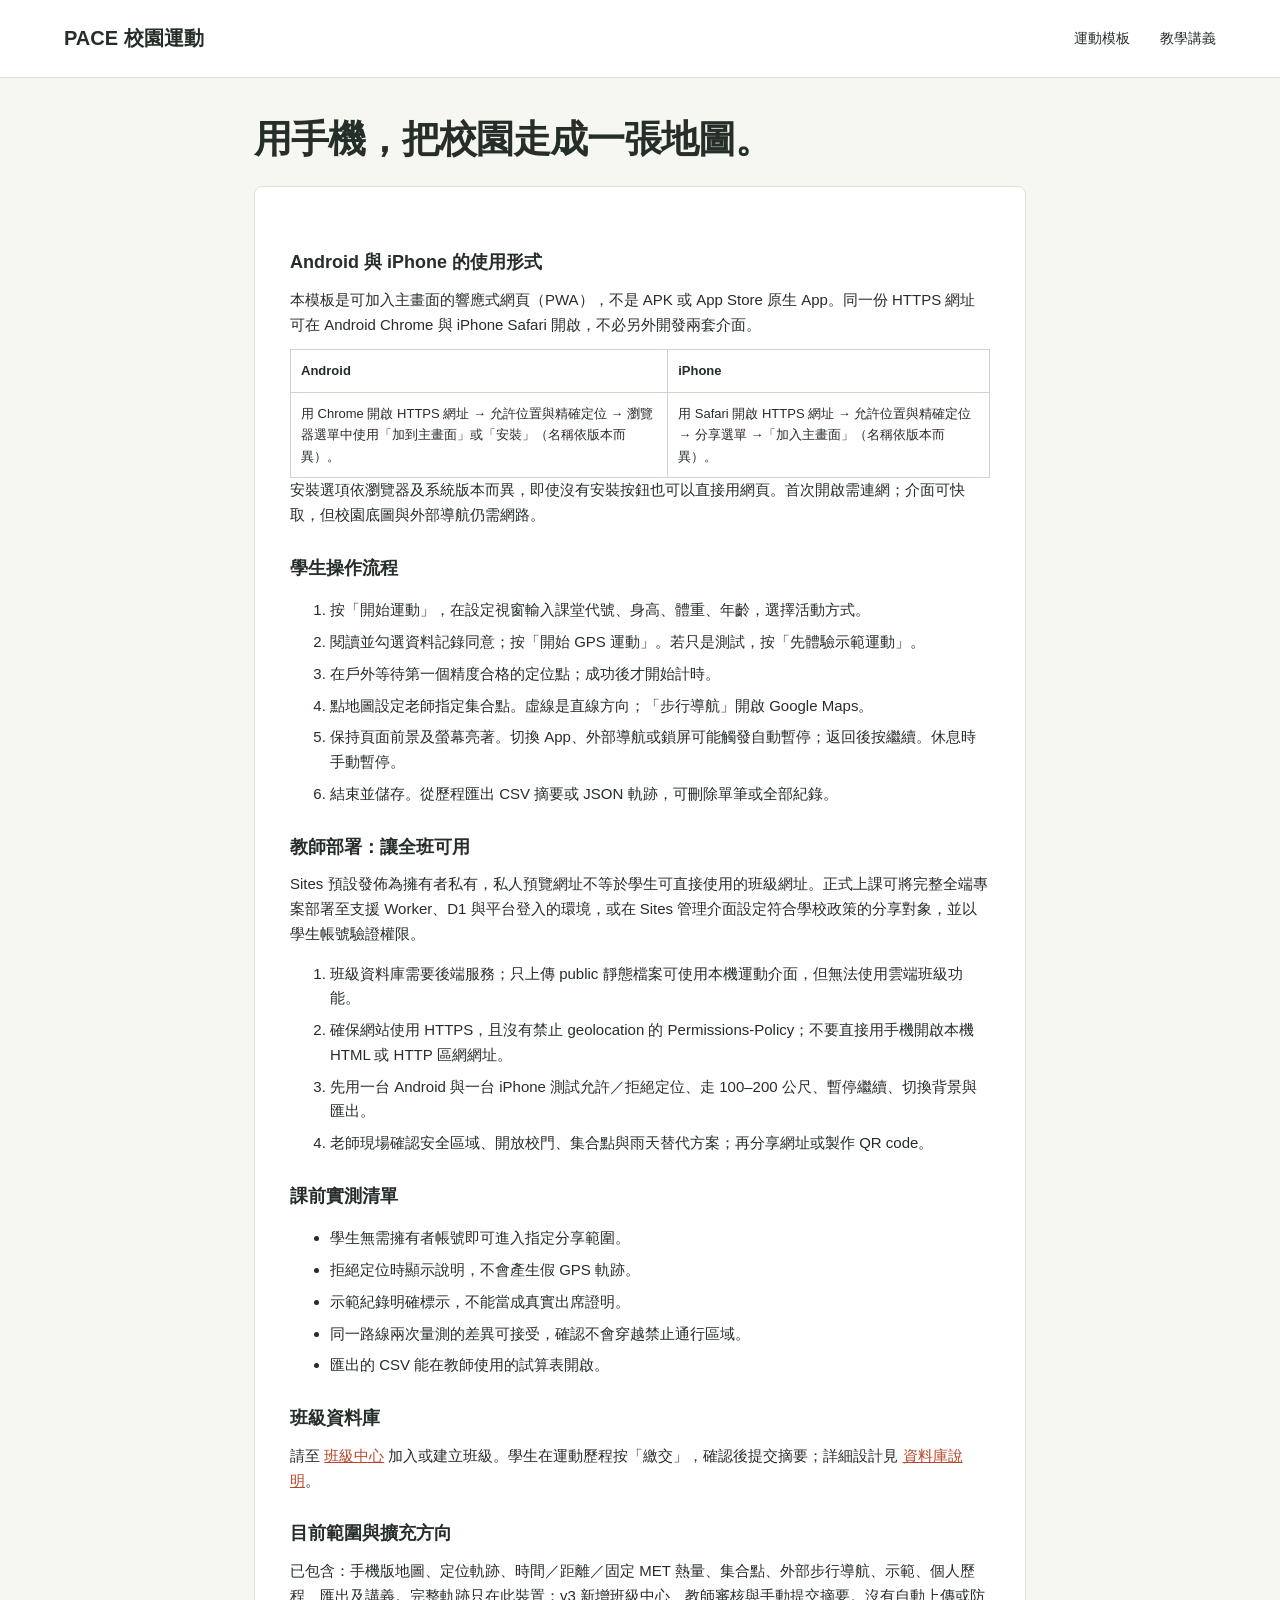
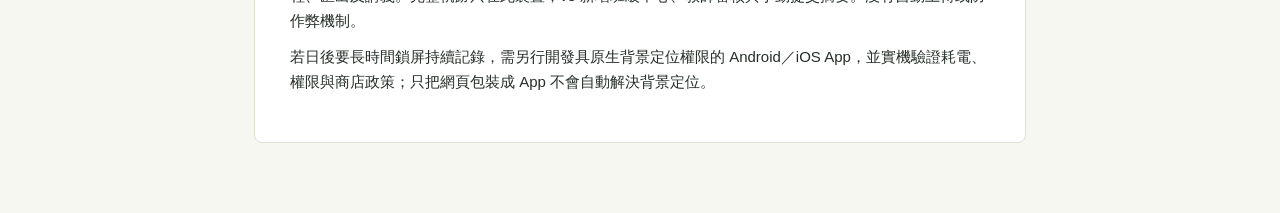
==== guide.html @ ba273779 "Initial commit" ====
<!doctype html><html lang="zh-Hant"><head><meta charset="utf-8"><meta name="viewport" content="width=device-width,initial-scale=1"><link rel="stylesheet" href="document.css"><title>手機使用與部署說明｜校園動起來</title></head><body><header><a class="brand" href="./">PACE 校園運動</a><nav><a href="./">運動模板</a><a href="handout.html">教學講義</a></nav></header><main class="doc"><h1>用手機，把校園走成一張地圖。</h1><article><h2>Android 與 iPhone 的使用形式</h2><p>本模板是可加入主畫面的響應式網頁（PWA），不是 APK 或 App Store 原生 App。同一份 HTTPS 網址可在 Android Chrome 與 iPhone Safari 開啟，不必另外開發兩套介面。</p><table><tr><th>Android</th><th>iPhone</th></tr><tr><td>用 Chrome 開啟 HTTPS 網址 → 允許位置與精確定位 → 瀏覽器選單中使用「加到主畫面」或「安裝」（名稱依版本而異）。</td><td>用 Safari 開啟 HTTPS 網址 → 允許位置與精確定位 → 分享選單 →「加入主畫面」（名稱依版本而異）。</td></tr></table><p>安裝選項依瀏覽器及系統版本而異，即使沒有安裝按鈕也可以直接用網頁。首次開啟需連網；介面可快取，但校園底圖與外部導航仍需網路。</p><h2>學生操作流程</h2><ol><li>按「開始運動」，在設定視窗輸入課堂代號、身高、體重、年齡，選擇活動方式。</li><li>閱讀並勾選資料記錄同意；按「開始 GPS 運動」。若只是測試，按「先體驗示範運動」。</li><li>在戶外等待第一個精度合格的定位點；成功後才開始計時。</li><li>點地圖設定老師指定集合點。虛線是直線方向；「步行導航」開啟 Google Maps。</li><li>保持頁面前景及螢幕亮著。切換 App、外部導航或鎖屏可能觸發自動暫停；返回後按繼續。休息時手動暫停。</li><li>結束並儲存。從歷程匯出 CSV 摘要或 JSON 軌跡，可刪除單筆或全部紀錄。</li></ol><h2>教師部署：讓全班可用</h2><p>Sites 預設發佈為擁有者私有，私人預覽網址不等於學生可直接使用的班級網址。正式上課可將完整全端專案部署至支援 Worker、D1 與平台登入的環境，或在 Sites 管理介面設定符合學校政策的分享對象，並以學生帳號驗證權限。</p><ol><li>班級資料庫需要後端服務；只上傳 public 靜態檔案可使用本機運動介面，但無法使用雲端班級功能。</li><li>確保網站使用 HTTPS，且沒有禁止 geolocation 的 Permissions-Policy；不要直接用手機開啟本機 HTML 或 HTTP 區網網址。</li><li>先用一台 Android 與一台 iPhone 測試允許／拒絕定位、走 100–200 公尺、暫停繼續、切換背景與匯出。</li><li>老師現場確認安全區域、開放校門、集合點與雨天替代方案；再分享網址或製作 QR code。</li></ol><h2>課前實測清單</h2><ul><li>學生無需擁有者帳號即可進入指定分享範圍。</li><li>拒絕定位時顯示說明，不會產生假 GPS 軌跡。</li><li>示範紀錄明確標示，不能當成真實出席證明。</li><li>同一路線兩次量測的差異可接受，確認不會穿越禁止通行區域。</li><li>匯出的 CSV 能在教師使用的試算表開啟。</li></ul><h2>班級資料庫</h2><p>請至 <a href="classroom.html">班級中心</a> 加入或建立班級。學生在運動歷程按「繳交」，確認後提交摘要；詳細設計見 <a href="database.html">資料庫說明</a>。</p><h2>目前範圍與擴充方向</h2><p>已包含：手機版地圖、定位軌跡、時間／距離／固定 MET 熱量、集合點、外部步行導航、示範、個人歷程、匯出及講義。完整軌跡只在此裝置；v3 新增班級中心、教師審核與手動提交摘要。沒有自動上傳或防作弊機制。</p><p>若日後要長時間鎖屏持續記錄，需另行開發具原生背景定位權限的 Android／iOS App，並實機驗證耗電、權限與商店政策；只把網頁包裝成 App 不會自動解決背景定位。</p></article></main></body></html>
---- document.css ----
:root{--ink:#183e36;--muted:#697a74;--green:#155b49;--lime:#d9efaa;--border:#dde4df}*{box-sizing:border-box}html{scroll-behavior:smooth}body{margin:0;background:#f5f6f1;color:var(--ink);font:15px/1.65 -apple-system,BlinkMacSystemFont,"Noto Sans TC",sans-serif}button,input,select{font:inherit}button,a,input,select{-webkit-tap-highlight-color:transparent}a{color:inherit;text-decoration:none}button{cursor:pointer;border:1px solid var(--border);border-radius:9px;background:white;color:var(--ink);padding:10px 14px;font-weight:600}button:hover{background:#edf2e9}button:disabled{opacity:.4;cursor:default}button:focus-visible,a:focus-visible,input:focus-visible,select:focus-visible{outline:3px solid #86b888;outline-offset:3px}header{height:92px;border-bottom:1px solid var(--border);display:flex;align-items:center;justify-content:space-between;gap:28px;padding:0 5vw;background:#fff}.brand{display:flex;align-items:center;gap:12px;font-size:20px;font-weight:750}.brand small{display:block;font-size:9px;letter-spacing:1.8px;color:var(--muted)}.brandmark{width:43px;height:43px;background:var(--green);color:var(--lime);display:grid;place-items:center;border-radius:14px;font-size:32px}nav{display:flex;gap:30px;font-size:14px}nav a:hover{text-decoration:underline}.tag{font-size:11px;border:1px solid var(--border);border-radius:20px;padding:4px 10px;white-space:nowrap}main{max-width:1440px;margin:auto;padding:35px 5vw 0}.intro{display:flex;justify-content:space-between;gap:30px;align-items:center;margin-bottom:30px}.eyebrow{font-size:10px;letter-spacing:2px;font-weight:750;color:#678577;margin:0 0 8px}h1{font-size:clamp(25px,3vw,38px);letter-spacing:-1px;line-height:1.4;margin:0 0 10px}p{margin:0 0 12px}.intro p:not(.eyebrow){color:var(--muted);font-size:14px}.lesson{border-left:3px solid #a6c97a;padding-left:18px;min-width:230px}.lesson span,.lesson small{display:block;font-size:11px;color:var(--muted)}.lesson strong{display:block;font-size:19px;margin:3px 0}.workspace{display:grid;grid-template-columns:310px minmax(0,1fr);gap:22px;align-items:start}.panel{background:white;border:1px solid var(--border);border-radius:16px;padding:24px}.sectiontitle{display:flex;align-items:center;gap:10px;margin-bottom:22px}h2{font-size:18px;margin:0;font-weight:700}.sectiontitle .tag,.sectiontitle .smallbutton{margin-left:auto}.step{font-size:10px;font-weight:700;background:#eef2e9;padding:3px 8px;border-radius:5px}.setup{padding:22px}fieldset{border:0;padding:0;margin:0}label{display:block;font-size:13px;font-weight:600;margin-bottom:15px}label>span{font-size:10px;font-weight:400;color:var(--muted);margin-left:4px}input:not([type=checkbox]),select{width:100%;display:block;border:1px solid var(--border);background:#fafbf8;border-radius:8px;padding:10px 12px;color:var(--ink);margin-top:6px;min-height:44px}input:disabled,select:disabled{opacity:.6}.two{display:grid;grid-template-columns:1fr 1fr;gap:12px}.check{display:flex;align-items:flex-start;gap:6px;margin-top:18px}.check input{margin-top:4px;width:16px;height:16px;accent-color:var(--green)}.check span{font-size:11px;line-height:1.7}.primary{width:100%;background:var(--green);color:white;border-color:var(--green);padding:13px}.primary:hover{background:#0e493a}.controls{display:flex;gap:8px;margin-top:10px}.controls button{flex:1;font-size:12px;padding:10px 4px}.textbutton{display:block;padding:12px 0;border:0;background:none;font-size:11px;color:#5e776b;font-weight:500}.fine{font-size:10px;color:var(--muted);line-height:1.8}.hint{padding:14px;background:#f2f5e9;border-radius:9px;margin-top:18px}.hint strong{font-size:12px}.hint p{font-size:11px;color:var(--muted);margin:5px 0 0}.mapcard{padding:0;overflow:hidden}.mapheading{display:flex;justify-content:space-between;align-items:center;padding:18px 22px}.mapheading .eyebrow{font-size:8px;margin-bottom:3px}.mapheading h2{font-size:16px}.status{font-size:11px;background:#f1f4ec;padding:5px 10px;border-radius:20px}#map{height:358px;background:#e7ecdf;z-index:1}.maptoolbar{display:flex;gap:6px;padding:10px 16px;border-bottom:1px solid var(--border)}.maptoolbar button{font-size:11px;padding:6px 10px}.mapnote{display:flex;gap:8px;align-items:center;padding:12px 18px;font-size:11px;color:var(--muted);flex-wrap:wrap}.mapnote a{margin-left:auto;color:var(--green);font-weight:700}.dot{background:#78a34f;border-radius:50%;width:7px;height:7px}.metrics{display:grid;grid-template-columns:repeat(4,1fr);gap:10px;margin-top:16px}.metrics article{background:white;border:1px solid var(--border);border-radius:12px;padding:17px 15px}.metrics article>span{font-size:11px;color:var(--muted)}.metrics strong{display:block;font-size:30px;font-weight:650;letter-spacing:-1px;white-space:nowrap;font-variant-numeric:tabular-nums}.metrics b{font-weight:650}.metrics em{font-size:11px;font-style:normal;font-weight:400;letter-spacing:0;margin-left:4px}.metrics small{font-size:9px;color:var(--muted)}.sessionnote{background:#e9efdf;border-radius:8px;padding:12px 16px;font-size:12px;margin-top:14px}.miniinfo{display:flex;justify-content:space-between;padding:12px 2px;font-size:10px;color:var(--muted)}.bottomgrid{display:grid;grid-template-columns:1.6fr 1fr;gap:22px;margin:25px 0}.smallbutton{font-size:11px;padding:5px 10px}.empty{padding:28px 10px;text-align:center;color:var(--muted);font-size:13px}.empty strong{display:block;font-size:28px;color:#a2b39b;margin-bottom:5px}.record{padding:14px 0;border-bottom:1px solid var(--border);display:flex;align-items:center;gap:12px}.record div{flex:1}.record strong{font-size:13px}.record small{display:block;font-size:11px;color:var(--muted)}.record button{padding:6px 8px;font-size:11px}.learn{background:#e8efdc;position:relative}.learn h2{font-size:25px;line-height:1.5;margin-bottom:12px}.learn p:not(.eyebrow){font-size:12px;max-width:320px;color:var(--muted)}.learnlink{display:flex;justify-content:space-between;border-bottom:1px solid #bbcbaa;padding-bottom:10px;font-size:13px;font-weight:650}footer{padding:20px 0 28px;color:#7e8d82;font-size:10px;border-top:1px solid var(--border)}footer span{float:right}footer p{margin-top:8px;max-width:850px}.doc{max-width:900px;padding-bottom:50px}.doc article{background:white;border:1px solid var(--border);border-radius:14px;padding:35px;margin:20px 0}.doc h2{margin:26px 0 10px}.doc h3{font-size:16px}.doc a{color:#157a65;text-decoration:underline}.doc li{margin:7px 0}.doc table{border-collapse:collapse;width:100%;font-size:13px}.doc th,.doc td{border:1px solid #ccd7ca;padding:10px;text-align:left}.doc .formula{padding:18px;background:#eef3e6;border-radius:9px;font-family:monospace}.diagram{display:flex;flex-wrap:wrap;gap:10px;align-items:center;margin:20px 0}.diagram span{background:#edf2e5;padding:12px;border-radius:8px}.answer{border-bottom:1px solid #b9c6b8;min-height:48px}.leaflet-container{font-family:inherit}.map-fallback{padding:25px;color:#6c705e}@media(max-width:1100px){main{padding-left:3vw;padding-right:3vw}.workspace{grid-template-columns:280px minmax(0,1fr)}.metrics{grid-template-columns:repeat(2,1fr)}.desktop{display:none}}@media(max-width:700px){header{height:auto;min-height:82px;padding:15px 5vw;flex-wrap:wrap;gap:14px}.brand{font-size:18px}nav{gap:22px;font-size:12px;width:100%}.intro{display:block}.intro h1{font-size:27px}.lesson{margin-top:20px}.workspace{display:flex;flex-direction:column}.setup,.live{width:100%}.setup{padding:20px}.setup .two{grid-template-columns:1fr 1fr}.intro{margin-bottom:22px}main{padding:26px 4vw 0}.mapheading{padding:16px 12px}.mapheading h2{font-size:14px}.status{font-size:9px}#map{height:350px}.metrics{gap:10px}.metrics strong{font-size:32px}.bottomgrid{grid-template-columns:1fr}.miniinfo{font-size:9px;gap:8px}.doc article{padding:20px}.doc table{font-size:11px}.doc td,.doc th{padding:7px}footer span{float:none;display:block;margin-top:8px}}@media print{header,nav,.noprint{display:none!important}body{background:white;color:#111;font-size:11pt}.doc{max-width:none;padding:0}.doc article{border:0;padding:0;margin:0}.doc h2{break-after:avoid}.doc table,.formula,.diagram{break-inside:avoid}a{color:#111!important}footer{display:none}@page{size:A4;margin:18mm}}
/* PACE document theme */
:root{--ink:#252e28;--muted:#79816f;--green:#d95432;--lime:#f5f6ef;--border:#dde2d3}body{background:#f7f7f2}.doc h1{letter-spacing:-1px}.doc article{border-radius:8px}.doc a{color:#b9482b}.doc .formula{background:#edf0e5}.brandmark{background:#252e28}header{height:78px}
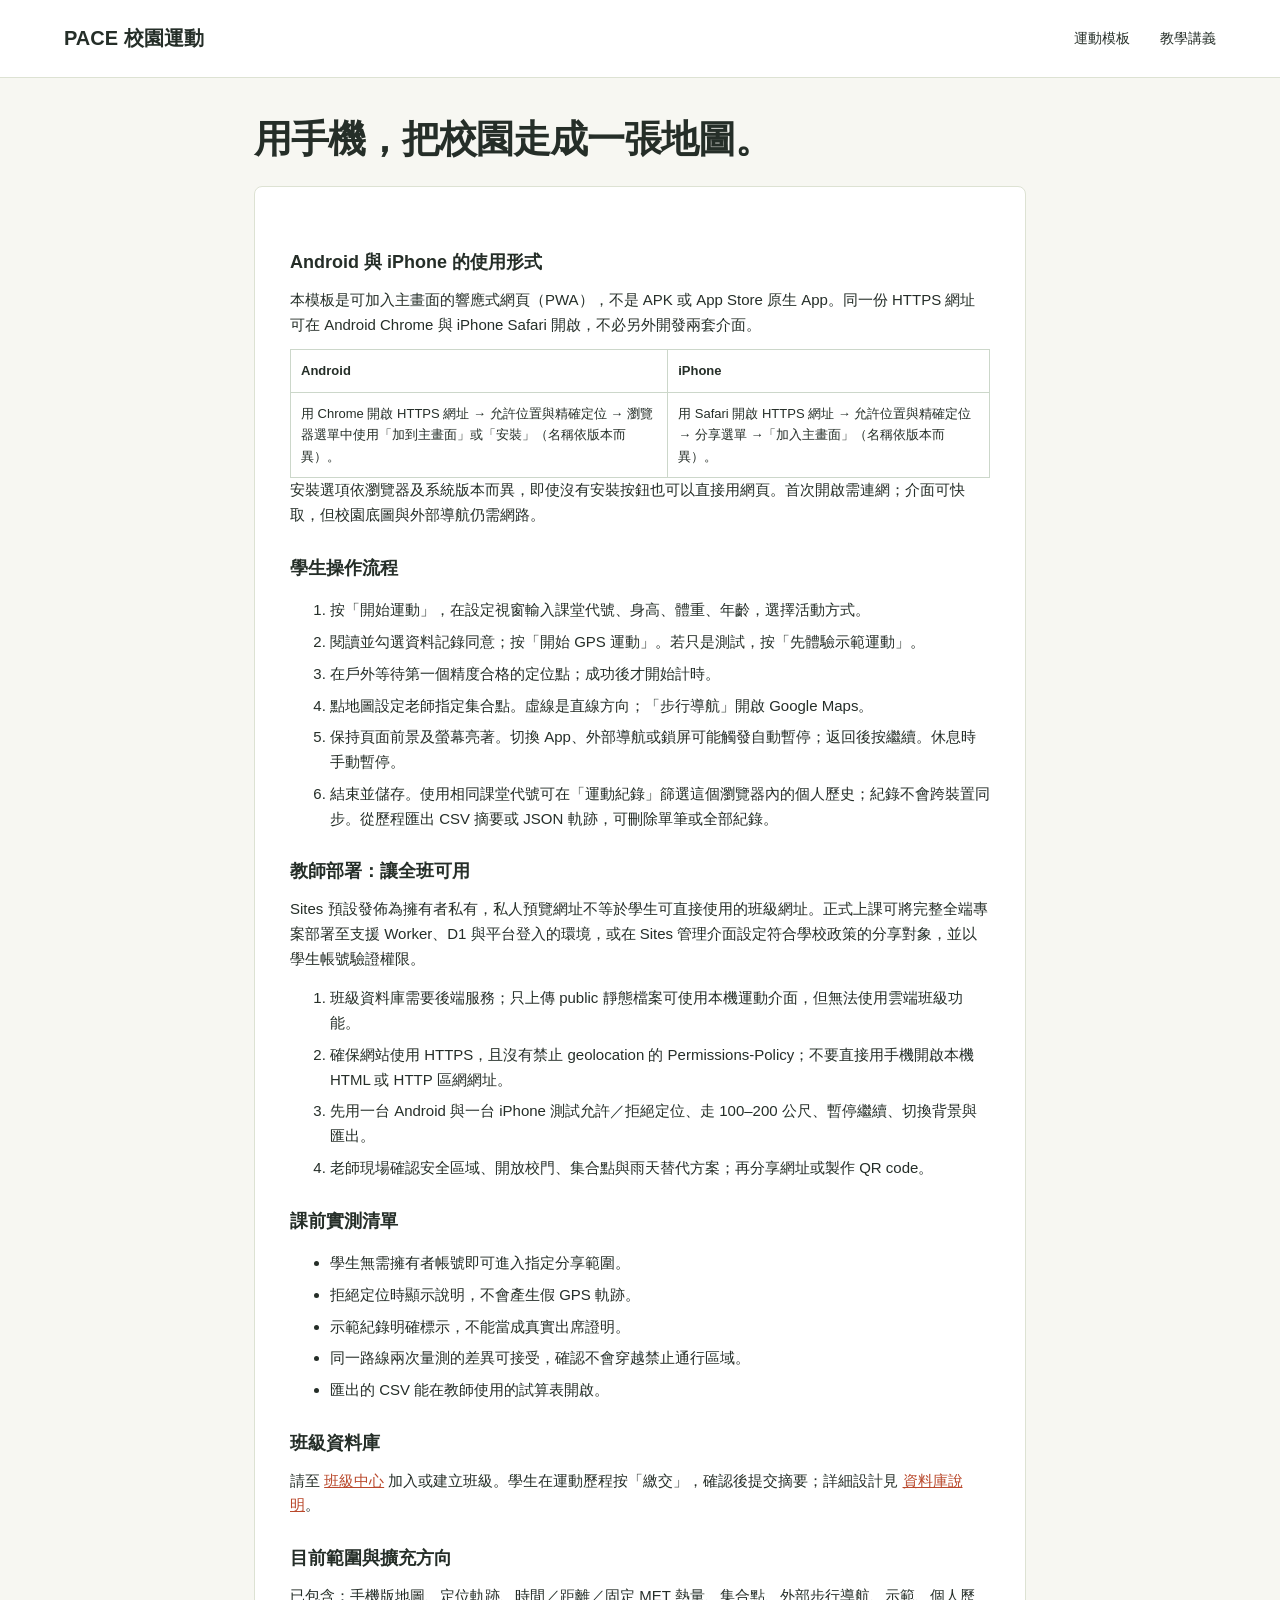
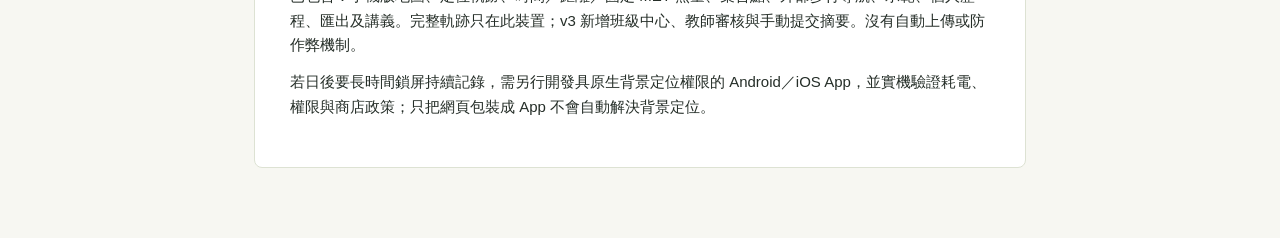
==== commit 82f9a942: "依課堂代號篩選個人運動紀錄" ====
--- a/guide.html
+++ b/guide.html
@@ -1 +1 @@
-<!doctype html><html lang="zh-Hant"><head><meta charset="utf-8"><meta name="viewport" content="width=device-width,initial-scale=1"><link rel="stylesheet" href="document.css"><title>手機使用與部署說明｜校園動起來</title></head><body><header><a class="brand" href="./">PACE 校園運動</a><nav><a href="./">運動模板</a><a href="handout.html">教學講義</a></nav></header><main class="doc"><h1>用手機，把校園走成一張地圖。</h1><article><h2>Android 與 iPhone 的使用形式</h2><p>本模板是可加入主畫面的響應式網頁（PWA），不是 APK 或 App Store 原生 App。同一份 HTTPS 網址可在 Android Chrome 與 iPhone Safari 開啟，不必另外開發兩套介面。</p><table><tr><th>Android</th><th>iPhone</th></tr><tr><td>用 Chrome 開啟 HTTPS 網址 → 允許位置與精確定位 → 瀏覽器選單中使用「加到主畫面」或「安裝」（名稱依版本而異）。</td><td>用 Safari 開啟 HTTPS 網址 → 允許位置與精確定位 → 分享選單 →「加入主畫面」（名稱依版本而異）。</td></tr></table><p>安裝選項依瀏覽器及系統版本而異，即使沒有安裝按鈕也可以直接用網頁。首次開啟需連網；介面可快取，但校園底圖與外部導航仍需網路。</p><h2>學生操作流程</h2><ol><li>按「開始運動」，在設定視窗輸入課堂代號、身高、體重、年齡，選擇活動方式。</li><li>閱讀並勾選資料記錄同意；按「開始 GPS 運動」。若只是測試，按「先體驗示範運動」。</li><li>在戶外等待第一個精度合格的定位點；成功後才開始計時。</li><li>點地圖設定老師指定集合點。虛線是直線方向；「步行導航」開啟 Google Maps。</li><li>保持頁面前景及螢幕亮著。切換 App、外部導航或鎖屏可能觸發自動暫停；返回後按繼續。休息時手動暫停。</li><li>結束並儲存。從歷程匯出 CSV 摘要或 JSON 軌跡，可刪除單筆或全部紀錄。</li></ol><h2>教師部署：讓全班可用</h2><p>Sites 預設發佈為擁有者私有，私人預覽網址不等於學生可直接使用的班級網址。正式上課可將完整全端專案部署至支援 Worker、D1 與平台登入的環境，或在 Sites 管理介面設定符合學校政策的分享對象，並以學生帳號驗證權限。</p><ol><li>班級資料庫需要後端服務；只上傳 public 靜態檔案可使用本機運動介面，但無法使用雲端班級功能。</li><li>確保網站使用 HTTPS，且沒有禁止 geolocation 的 Permissions-Policy；不要直接用手機開啟本機 HTML 或 HTTP 區網網址。</li><li>先用一台 Android 與一台 iPhone 測試允許／拒絕定位、走 100–200 公尺、暫停繼續、切換背景與匯出。</li><li>老師現場確認安全區域、開放校門、集合點與雨天替代方案；再分享網址或製作 QR code。</li></ol><h2>課前實測清單</h2><ul><li>學生無需擁有者帳號即可進入指定分享範圍。</li><li>拒絕定位時顯示說明，不會產生假 GPS 軌跡。</li><li>示範紀錄明確標示，不能當成真實出席證明。</li><li>同一路線兩次量測的差異可接受，確認不會穿越禁止通行區域。</li><li>匯出的 CSV 能在教師使用的試算表開啟。</li></ul><h2>班級資料庫</h2><p>請至 <a href="classroom.html">班級中心</a> 加入或建立班級。學生在運動歷程按「繳交」，確認後提交摘要；詳細設計見 <a href="database.html">資料庫說明</a>。</p><h2>目前範圍與擴充方向</h2><p>已包含：手機版地圖、定位軌跡、時間／距離／固定 MET 熱量、集合點、外部步行導航、示範、個人歷程、匯出及講義。完整軌跡只在此裝置；v3 新增班級中心、教師審核與手動提交摘要。沒有自動上傳或防作弊機制。</p><p>若日後要長時間鎖屏持續記錄，需另行開發具原生背景定位權限的 Android／iOS App，並實機驗證耗電、權限與商店政策；只把網頁包裝成 App 不會自動解決背景定位。</p></article></main></body></html>
+<!doctype html><html lang="zh-Hant"><head><meta charset="utf-8"><meta name="viewport" content="width=device-width,initial-scale=1"><link rel="stylesheet" href="document.css"><title>手機使用與部署說明｜校園動起來</title></head><body><header><a class="brand" href="./">PACE 校園運動</a><nav><a href="./">運動模板</a><a href="handout.html">教學講義</a></nav></header><main class="doc"><h1>用手機，把校園走成一張地圖。</h1><article><h2>Android 與 iPhone 的使用形式</h2><p>本模板是可加入主畫面的響應式網頁（PWA），不是 APK 或 App Store 原生 App。同一份 HTTPS 網址可在 Android Chrome 與 iPhone Safari 開啟，不必另外開發兩套介面。</p><table><tr><th>Android</th><th>iPhone</th></tr><tr><td>用 Chrome 開啟 HTTPS 網址 → 允許位置與精確定位 → 瀏覽器選單中使用「加到主畫面」或「安裝」（名稱依版本而異）。</td><td>用 Safari 開啟 HTTPS 網址 → 允許位置與精確定位 → 分享選單 →「加入主畫面」（名稱依版本而異）。</td></tr></table><p>安裝選項依瀏覽器及系統版本而異，即使沒有安裝按鈕也可以直接用網頁。首次開啟需連網；介面可快取，但校園底圖與外部導航仍需網路。</p><h2>學生操作流程</h2><ol><li>按「開始運動」，在設定視窗輸入課堂代號、身高、體重、年齡，選擇活動方式。</li><li>閱讀並勾選資料記錄同意；按「開始 GPS 運動」。若只是測試，按「先體驗示範運動」。</li><li>在戶外等待第一個精度合格的定位點；成功後才開始計時。</li><li>點地圖設定老師指定集合點。虛線是直線方向；「步行導航」開啟 Google Maps。</li><li>保持頁面前景及螢幕亮著。切換 App、外部導航或鎖屏可能觸發自動暫停；返回後按繼續。休息時手動暫停。</li><li>結束並儲存。使用相同課堂代號可在「運動紀錄」篩選這個瀏覽器內的個人歷史；紀錄不會跨裝置同步。從歷程匯出 CSV 摘要或 JSON 軌跡，可刪除單筆或全部紀錄。</li></ol><h2>教師部署：讓全班可用</h2><p>Sites 預設發佈為擁有者私有，私人預覽網址不等於學生可直接使用的班級網址。正式上課可將完整全端專案部署至支援 Worker、D1 與平台登入的環境，或在 Sites 管理介面設定符合學校政策的分享對象，並以學生帳號驗證權限。</p><ol><li>班級資料庫需要後端服務；只上傳 public 靜態檔案可使用本機運動介面，但無法使用雲端班級功能。</li><li>確保網站使用 HTTPS，且沒有禁止 geolocation 的 Permissions-Policy；不要直接用手機開啟本機 HTML 或 HTTP 區網網址。</li><li>先用一台 Android 與一台 iPhone 測試允許／拒絕定位、走 100–200 公尺、暫停繼續、切換背景與匯出。</li><li>老師現場確認安全區域、開放校門、集合點與雨天替代方案；再分享網址或製作 QR code。</li></ol><h2>課前實測清單</h2><ul><li>學生無需擁有者帳號即可進入指定分享範圍。</li><li>拒絕定位時顯示說明，不會產生假 GPS 軌跡。</li><li>示範紀錄明確標示，不能當成真實出席證明。</li><li>同一路線兩次量測的差異可接受，確認不會穿越禁止通行區域。</li><li>匯出的 CSV 能在教師使用的試算表開啟。</li></ul><h2>班級資料庫</h2><p>請至 <a href="classroom.html">班級中心</a> 加入或建立班級。學生在運動歷程按「繳交」，確認後提交摘要；詳細設計見 <a href="database.html">資料庫說明</a>。</p><h2>目前範圍與擴充方向</h2><p>已包含：手機版地圖、定位軌跡、時間／距離／固定 MET 熱量、集合點、外部步行導航、示範、個人歷程、匯出及講義。完整軌跡只在此裝置；v3 新增班級中心、教師審核與手動提交摘要。沒有自動上傳或防作弊機制。</p><p>若日後要長時間鎖屏持續記錄，需另行開發具原生背景定位權限的 Android／iOS App，並實機驗證耗電、權限與商店政策；只把網頁包裝成 App 不會自動解決背景定位。</p></article></main></body></html>
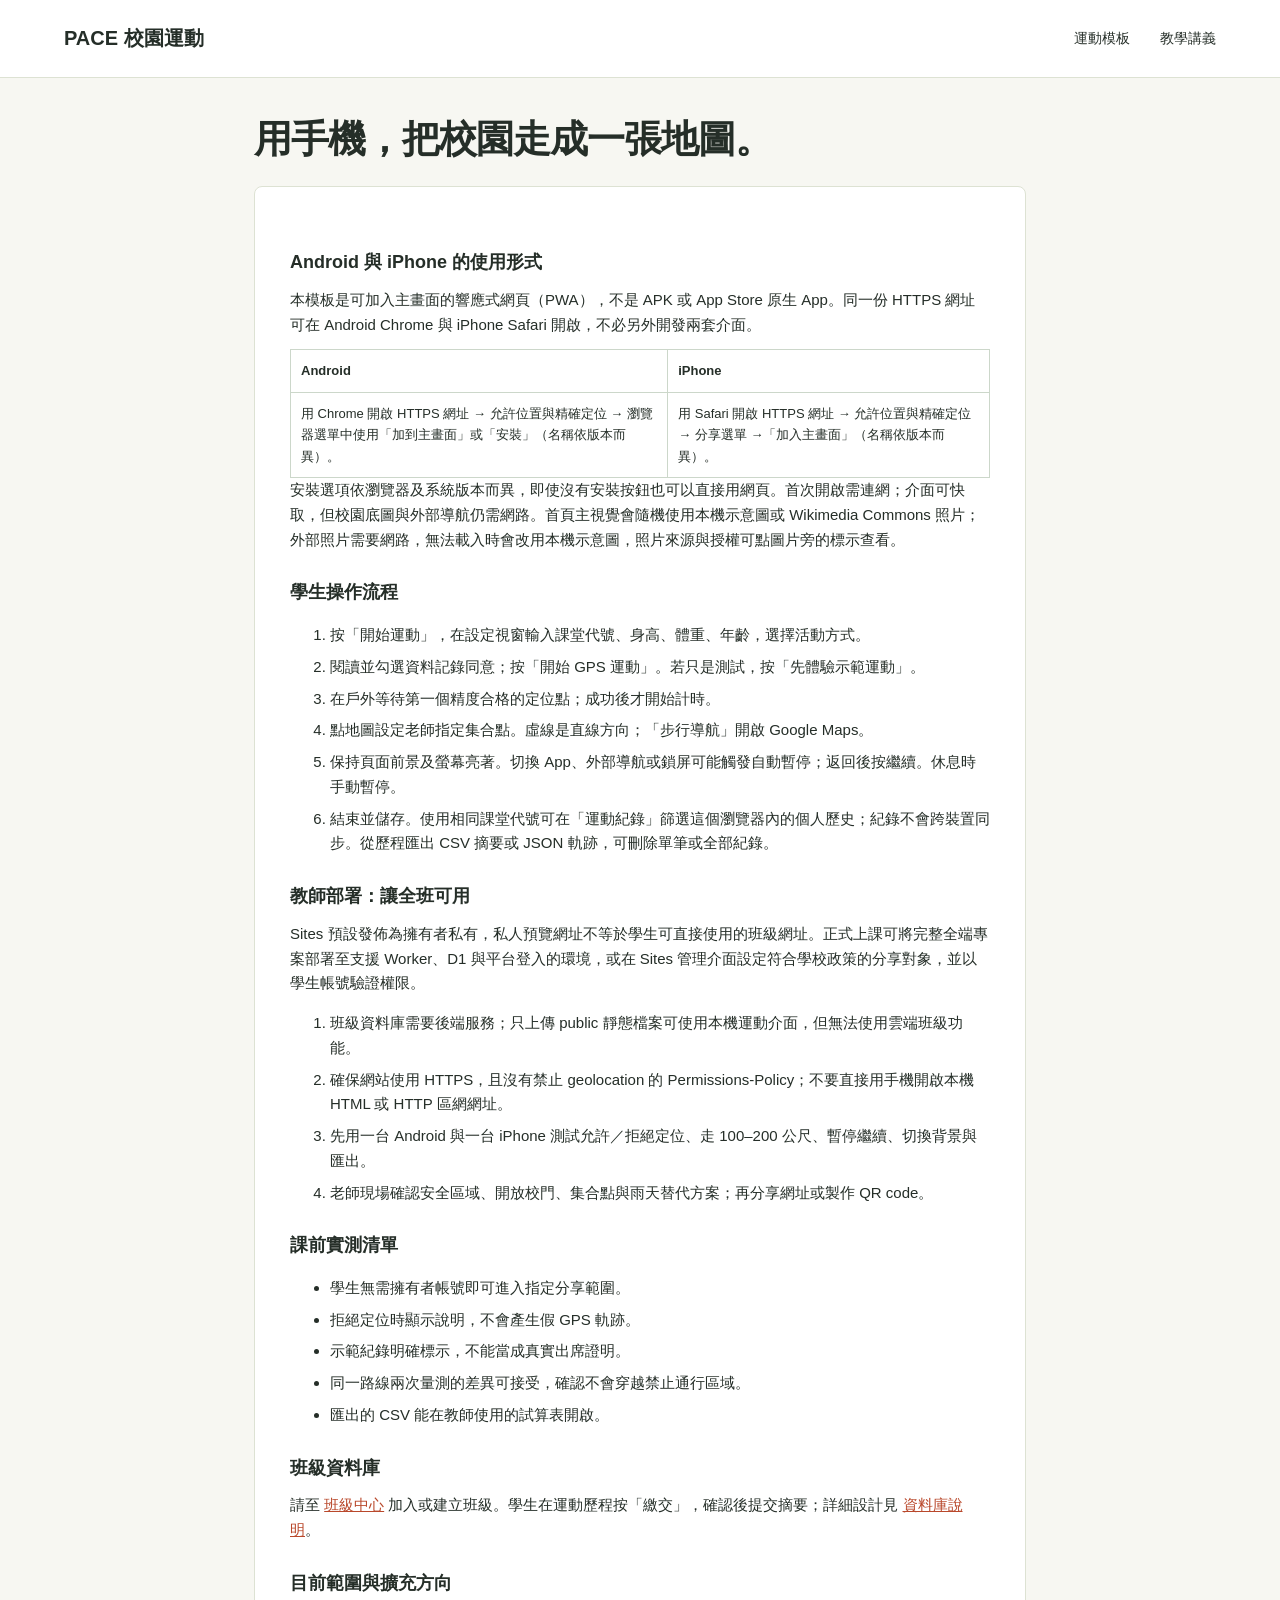
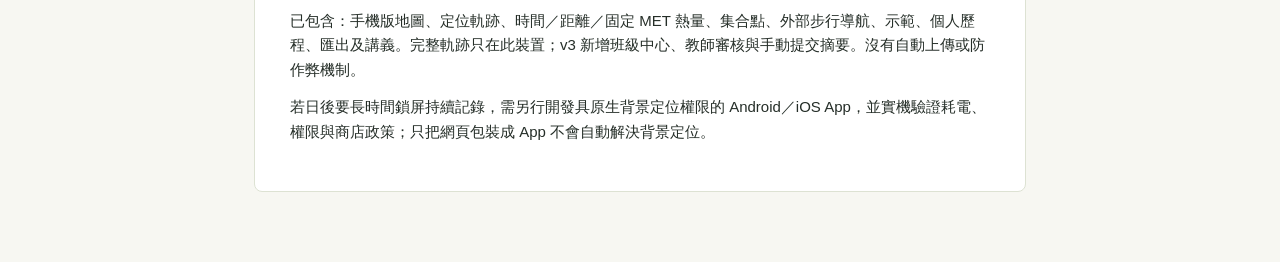
==== commit 130f43d1: "增加首頁隨機圖片" ====
--- a/guide.html
+++ b/guide.html
@@ -1 +1 @@
-<!doctype html><html lang="zh-Hant"><head><meta charset="utf-8"><meta name="viewport" content="width=device-width,initial-scale=1"><link rel="stylesheet" href="document.css"><title>手機使用與部署說明｜校園動起來</title></head><body><header><a class="brand" href="./">PACE 校園運動</a><nav><a href="./">運動模板</a><a href="handout.html">教學講義</a></nav></header><main class="doc"><h1>用手機，把校園走成一張地圖。</h1><article><h2>Android 與 iPhone 的使用形式</h2><p>本模板是可加入主畫面的響應式網頁（PWA），不是 APK 或 App Store 原生 App。同一份 HTTPS 網址可在 Android Chrome 與 iPhone Safari 開啟，不必另外開發兩套介面。</p><table><tr><th>Android</th><th>iPhone</th></tr><tr><td>用 Chrome 開啟 HTTPS 網址 → 允許位置與精確定位 → 瀏覽器選單中使用「加到主畫面」或「安裝」（名稱依版本而異）。</td><td>用 Safari 開啟 HTTPS 網址 → 允許位置與精確定位 → 分享選單 →「加入主畫面」（名稱依版本而異）。</td></tr></table><p>安裝選項依瀏覽器及系統版本而異，即使沒有安裝按鈕也可以直接用網頁。首次開啟需連網；介面可快取，但校園底圖與外部導航仍需網路。</p><h2>學生操作流程</h2><ol><li>按「開始運動」，在設定視窗輸入課堂代號、身高、體重、年齡，選擇活動方式。</li><li>閱讀並勾選資料記錄同意；按「開始 GPS 運動」。若只是測試，按「先體驗示範運動」。</li><li>在戶外等待第一個精度合格的定位點；成功後才開始計時。</li><li>點地圖設定老師指定集合點。虛線是直線方向；「步行導航」開啟 Google Maps。</li><li>保持頁面前景及螢幕亮著。切換 App、外部導航或鎖屏可能觸發自動暫停；返回後按繼續。休息時手動暫停。</li><li>結束並儲存。使用相同課堂代號可在「運動紀錄」篩選這個瀏覽器內的個人歷史；紀錄不會跨裝置同步。從歷程匯出 CSV 摘要或 JSON 軌跡，可刪除單筆或全部紀錄。</li></ol><h2>教師部署：讓全班可用</h2><p>Sites 預設發佈為擁有者私有，私人預覽網址不等於學生可直接使用的班級網址。正式上課可將完整全端專案部署至支援 Worker、D1 與平台登入的環境，或在 Sites 管理介面設定符合學校政策的分享對象，並以學生帳號驗證權限。</p><ol><li>班級資料庫需要後端服務；只上傳 public 靜態檔案可使用本機運動介面，但無法使用雲端班級功能。</li><li>確保網站使用 HTTPS，且沒有禁止 geolocation 的 Permissions-Policy；不要直接用手機開啟本機 HTML 或 HTTP 區網網址。</li><li>先用一台 Android 與一台 iPhone 測試允許／拒絕定位、走 100–200 公尺、暫停繼續、切換背景與匯出。</li><li>老師現場確認安全區域、開放校門、集合點與雨天替代方案；再分享網址或製作 QR code。</li></ol><h2>課前實測清單</h2><ul><li>學生無需擁有者帳號即可進入指定分享範圍。</li><li>拒絕定位時顯示說明，不會產生假 GPS 軌跡。</li><li>示範紀錄明確標示，不能當成真實出席證明。</li><li>同一路線兩次量測的差異可接受，確認不會穿越禁止通行區域。</li><li>匯出的 CSV 能在教師使用的試算表開啟。</li></ul><h2>班級資料庫</h2><p>請至 <a href="classroom.html">班級中心</a> 加入或建立班級。學生在運動歷程按「繳交」，確認後提交摘要；詳細設計見 <a href="database.html">資料庫說明</a>。</p><h2>目前範圍與擴充方向</h2><p>已包含：手機版地圖、定位軌跡、時間／距離／固定 MET 熱量、集合點、外部步行導航、示範、個人歷程、匯出及講義。完整軌跡只在此裝置；v3 新增班級中心、教師審核與手動提交摘要。沒有自動上傳或防作弊機制。</p><p>若日後要長時間鎖屏持續記錄，需另行開發具原生背景定位權限的 Android／iOS App，並實機驗證耗電、權限與商店政策；只把網頁包裝成 App 不會自動解決背景定位。</p></article></main></body></html>
+<!doctype html><html lang="zh-Hant"><head><meta charset="utf-8"><meta name="viewport" content="width=device-width,initial-scale=1"><link rel="stylesheet" href="document.css"><title>手機使用與部署說明｜校園動起來</title></head><body><header><a class="brand" href="./">PACE 校園運動</a><nav><a href="./">運動模板</a><a href="handout.html">教學講義</a></nav></header><main class="doc"><h1>用手機，把校園走成一張地圖。</h1><article><h2>Android 與 iPhone 的使用形式</h2><p>本模板是可加入主畫面的響應式網頁（PWA），不是 APK 或 App Store 原生 App。同一份 HTTPS 網址可在 Android Chrome 與 iPhone Safari 開啟，不必另外開發兩套介面。</p><table><tr><th>Android</th><th>iPhone</th></tr><tr><td>用 Chrome 開啟 HTTPS 網址 → 允許位置與精確定位 → 瀏覽器選單中使用「加到主畫面」或「安裝」（名稱依版本而異）。</td><td>用 Safari 開啟 HTTPS 網址 → 允許位置與精確定位 → 分享選單 →「加入主畫面」（名稱依版本而異）。</td></tr></table><p>安裝選項依瀏覽器及系統版本而異，即使沒有安裝按鈕也可以直接用網頁。首次開啟需連網；介面可快取，但校園底圖與外部導航仍需網路。首頁主視覺會隨機使用本機示意圖或 Wikimedia Commons 照片；外部照片需要網路，無法載入時會改用本機示意圖，照片來源與授權可點圖片旁的標示查看。</p><h2>學生操作流程</h2><ol><li>按「開始運動」，在設定視窗輸入課堂代號、身高、體重、年齡，選擇活動方式。</li><li>閱讀並勾選資料記錄同意；按「開始 GPS 運動」。若只是測試，按「先體驗示範運動」。</li><li>在戶外等待第一個精度合格的定位點；成功後才開始計時。</li><li>點地圖設定老師指定集合點。虛線是直線方向；「步行導航」開啟 Google Maps。</li><li>保持頁面前景及螢幕亮著。切換 App、外部導航或鎖屏可能觸發自動暫停；返回後按繼續。休息時手動暫停。</li><li>結束並儲存。使用相同課堂代號可在「運動紀錄」篩選這個瀏覽器內的個人歷史；紀錄不會跨裝置同步。從歷程匯出 CSV 摘要或 JSON 軌跡，可刪除單筆或全部紀錄。</li></ol><h2>教師部署：讓全班可用</h2><p>Sites 預設發佈為擁有者私有，私人預覽網址不等於學生可直接使用的班級網址。正式上課可將完整全端專案部署至支援 Worker、D1 與平台登入的環境，或在 Sites 管理介面設定符合學校政策的分享對象，並以學生帳號驗證權限。</p><ol><li>班級資料庫需要後端服務；只上傳 public 靜態檔案可使用本機運動介面，但無法使用雲端班級功能。</li><li>確保網站使用 HTTPS，且沒有禁止 geolocation 的 Permissions-Policy；不要直接用手機開啟本機 HTML 或 HTTP 區網網址。</li><li>先用一台 Android 與一台 iPhone 測試允許／拒絕定位、走 100–200 公尺、暫停繼續、切換背景與匯出。</li><li>老師現場確認安全區域、開放校門、集合點與雨天替代方案；再分享網址或製作 QR code。</li></ol><h2>課前實測清單</h2><ul><li>學生無需擁有者帳號即可進入指定分享範圍。</li><li>拒絕定位時顯示說明，不會產生假 GPS 軌跡。</li><li>示範紀錄明確標示，不能當成真實出席證明。</li><li>同一路線兩次量測的差異可接受，確認不會穿越禁止通行區域。</li><li>匯出的 CSV 能在教師使用的試算表開啟。</li></ul><h2>班級資料庫</h2><p>請至 <a href="classroom.html">班級中心</a> 加入或建立班級。學生在運動歷程按「繳交」，確認後提交摘要；詳細設計見 <a href="database.html">資料庫說明</a>。</p><h2>目前範圍與擴充方向</h2><p>已包含：手機版地圖、定位軌跡、時間／距離／固定 MET 熱量、集合點、外部步行導航、示範、個人歷程、匯出及講義。完整軌跡只在此裝置；v3 新增班級中心、教師審核與手動提交摘要。沒有自動上傳或防作弊機制。</p><p>若日後要長時間鎖屏持續記錄，需另行開發具原生背景定位權限的 Android／iOS App，並實機驗證耗電、權限與商店政策；只把網頁包裝成 App 不會自動解決背景定位。</p></article></main></body></html>
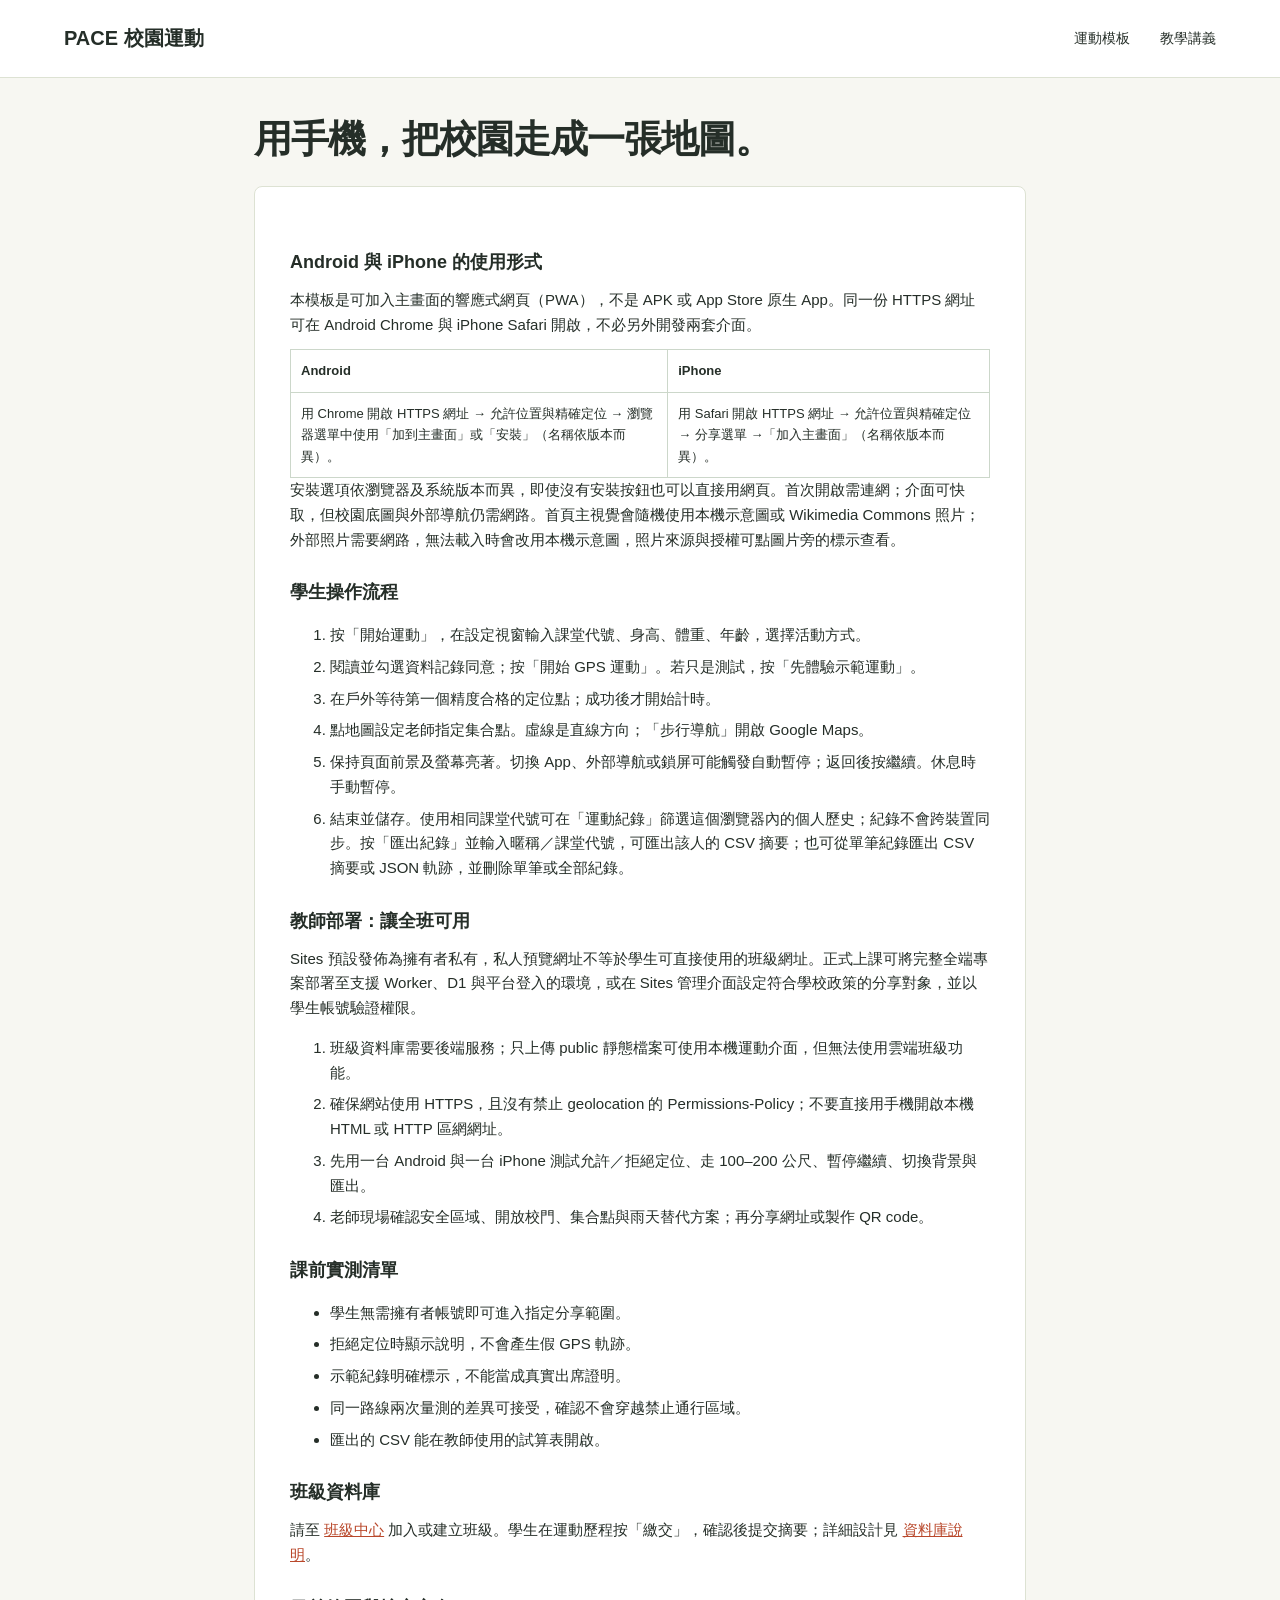
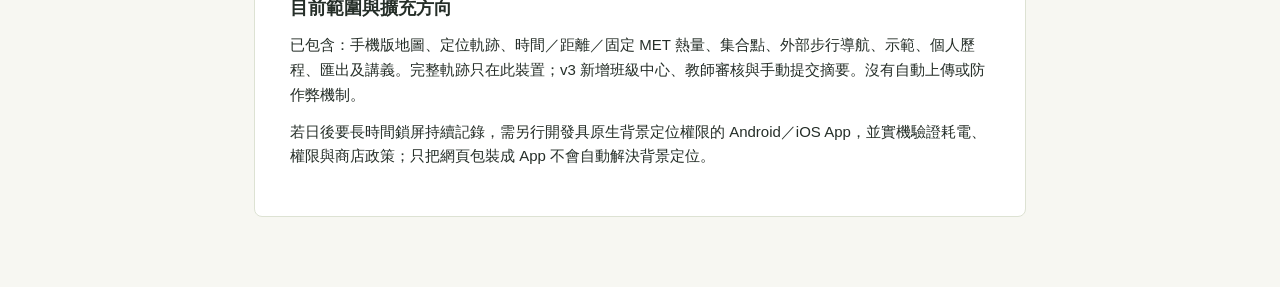
==== commit 7b95344d: "修正個人紀錄匯出" ====
--- a/guide.html
+++ b/guide.html
@@ -1 +1 @@
-<!doctype html><html lang="zh-Hant"><head><meta charset="utf-8"><meta name="viewport" content="width=device-width,initial-scale=1"><link rel="stylesheet" href="document.css"><title>手機使用與部署說明｜校園動起來</title></head><body><header><a class="brand" href="./">PACE 校園運動</a><nav><a href="./">運動模板</a><a href="handout.html">教學講義</a></nav></header><main class="doc"><h1>用手機，把校園走成一張地圖。</h1><article><h2>Android 與 iPhone 的使用形式</h2><p>本模板是可加入主畫面的響應式網頁（PWA），不是 APK 或 App Store 原生 App。同一份 HTTPS 網址可在 Android Chrome 與 iPhone Safari 開啟，不必另外開發兩套介面。</p><table><tr><th>Android</th><th>iPhone</th></tr><tr><td>用 Chrome 開啟 HTTPS 網址 → 允許位置與精確定位 → 瀏覽器選單中使用「加到主畫面」或「安裝」（名稱依版本而異）。</td><td>用 Safari 開啟 HTTPS 網址 → 允許位置與精確定位 → 分享選單 →「加入主畫面」（名稱依版本而異）。</td></tr></table><p>安裝選項依瀏覽器及系統版本而異，即使沒有安裝按鈕也可以直接用網頁。首次開啟需連網；介面可快取，但校園底圖與外部導航仍需網路。首頁主視覺會隨機使用本機示意圖或 Wikimedia Commons 照片；外部照片需要網路，無法載入時會改用本機示意圖，照片來源與授權可點圖片旁的標示查看。</p><h2>學生操作流程</h2><ol><li>按「開始運動」，在設定視窗輸入課堂代號、身高、體重、年齡，選擇活動方式。</li><li>閱讀並勾選資料記錄同意；按「開始 GPS 運動」。若只是測試，按「先體驗示範運動」。</li><li>在戶外等待第一個精度合格的定位點；成功後才開始計時。</li><li>點地圖設定老師指定集合點。虛線是直線方向；「步行導航」開啟 Google Maps。</li><li>保持頁面前景及螢幕亮著。切換 App、外部導航或鎖屏可能觸發自動暫停；返回後按繼續。休息時手動暫停。</li><li>結束並儲存。使用相同課堂代號可在「運動紀錄」篩選這個瀏覽器內的個人歷史；紀錄不會跨裝置同步。從歷程匯出 CSV 摘要或 JSON 軌跡，可刪除單筆或全部紀錄。</li></ol><h2>教師部署：讓全班可用</h2><p>Sites 預設發佈為擁有者私有，私人預覽網址不等於學生可直接使用的班級網址。正式上課可將完整全端專案部署至支援 Worker、D1 與平台登入的環境，或在 Sites 管理介面設定符合學校政策的分享對象，並以學生帳號驗證權限。</p><ol><li>班級資料庫需要後端服務；只上傳 public 靜態檔案可使用本機運動介面，但無法使用雲端班級功能。</li><li>確保網站使用 HTTPS，且沒有禁止 geolocation 的 Permissions-Policy；不要直接用手機開啟本機 HTML 或 HTTP 區網網址。</li><li>先用一台 Android 與一台 iPhone 測試允許／拒絕定位、走 100–200 公尺、暫停繼續、切換背景與匯出。</li><li>老師現場確認安全區域、開放校門、集合點與雨天替代方案；再分享網址或製作 QR code。</li></ol><h2>課前實測清單</h2><ul><li>學生無需擁有者帳號即可進入指定分享範圍。</li><li>拒絕定位時顯示說明，不會產生假 GPS 軌跡。</li><li>示範紀錄明確標示，不能當成真實出席證明。</li><li>同一路線兩次量測的差異可接受，確認不會穿越禁止通行區域。</li><li>匯出的 CSV 能在教師使用的試算表開啟。</li></ul><h2>班級資料庫</h2><p>請至 <a href="classroom.html">班級中心</a> 加入或建立班級。學生在運動歷程按「繳交」，確認後提交摘要；詳細設計見 <a href="database.html">資料庫說明</a>。</p><h2>目前範圍與擴充方向</h2><p>已包含：手機版地圖、定位軌跡、時間／距離／固定 MET 熱量、集合點、外部步行導航、示範、個人歷程、匯出及講義。完整軌跡只在此裝置；v3 新增班級中心、教師審核與手動提交摘要。沒有自動上傳或防作弊機制。</p><p>若日後要長時間鎖屏持續記錄，需另行開發具原生背景定位權限的 Android／iOS App，並實機驗證耗電、權限與商店政策；只把網頁包裝成 App 不會自動解決背景定位。</p></article></main></body></html>
+<!doctype html><html lang="zh-Hant"><head><meta charset="utf-8"><meta name="viewport" content="width=device-width,initial-scale=1"><link rel="stylesheet" href="document.css"><title>手機使用與部署說明｜校園動起來</title></head><body><header><a class="brand" href="./">PACE 校園運動</a><nav><a href="./">運動模板</a><a href="handout.html">教學講義</a></nav></header><main class="doc"><h1>用手機，把校園走成一張地圖。</h1><article><h2>Android 與 iPhone 的使用形式</h2><p>本模板是可加入主畫面的響應式網頁（PWA），不是 APK 或 App Store 原生 App。同一份 HTTPS 網址可在 Android Chrome 與 iPhone Safari 開啟，不必另外開發兩套介面。</p><table><tr><th>Android</th><th>iPhone</th></tr><tr><td>用 Chrome 開啟 HTTPS 網址 → 允許位置與精確定位 → 瀏覽器選單中使用「加到主畫面」或「安裝」（名稱依版本而異）。</td><td>用 Safari 開啟 HTTPS 網址 → 允許位置與精確定位 → 分享選單 →「加入主畫面」（名稱依版本而異）。</td></tr></table><p>安裝選項依瀏覽器及系統版本而異，即使沒有安裝按鈕也可以直接用網頁。首次開啟需連網；介面可快取，但校園底圖與外部導航仍需網路。首頁主視覺會隨機使用本機示意圖或 Wikimedia Commons 照片；外部照片需要網路，無法載入時會改用本機示意圖，照片來源與授權可點圖片旁的標示查看。</p><h2>學生操作流程</h2><ol><li>按「開始運動」，在設定視窗輸入課堂代號、身高、體重、年齡，選擇活動方式。</li><li>閱讀並勾選資料記錄同意；按「開始 GPS 運動」。若只是測試，按「先體驗示範運動」。</li><li>在戶外等待第一個精度合格的定位點；成功後才開始計時。</li><li>點地圖設定老師指定集合點。虛線是直線方向；「步行導航」開啟 Google Maps。</li><li>保持頁面前景及螢幕亮著。切換 App、外部導航或鎖屏可能觸發自動暫停；返回後按繼續。休息時手動暫停。</li><li>結束並儲存。使用相同課堂代號可在「運動紀錄」篩選這個瀏覽器內的個人歷史；紀錄不會跨裝置同步。按「匯出紀錄」並輸入暱稱／課堂代號，可匯出該人的 CSV 摘要；也可從單筆紀錄匯出 CSV 摘要或 JSON 軌跡，並刪除單筆或全部紀錄。</li></ol><h2>教師部署：讓全班可用</h2><p>Sites 預設發佈為擁有者私有，私人預覽網址不等於學生可直接使用的班級網址。正式上課可將完整全端專案部署至支援 Worker、D1 與平台登入的環境，或在 Sites 管理介面設定符合學校政策的分享對象，並以學生帳號驗證權限。</p><ol><li>班級資料庫需要後端服務；只上傳 public 靜態檔案可使用本機運動介面，但無法使用雲端班級功能。</li><li>確保網站使用 HTTPS，且沒有禁止 geolocation 的 Permissions-Policy；不要直接用手機開啟本機 HTML 或 HTTP 區網網址。</li><li>先用一台 Android 與一台 iPhone 測試允許／拒絕定位、走 100–200 公尺、暫停繼續、切換背景與匯出。</li><li>老師現場確認安全區域、開放校門、集合點與雨天替代方案；再分享網址或製作 QR code。</li></ol><h2>課前實測清單</h2><ul><li>學生無需擁有者帳號即可進入指定分享範圍。</li><li>拒絕定位時顯示說明，不會產生假 GPS 軌跡。</li><li>示範紀錄明確標示，不能當成真實出席證明。</li><li>同一路線兩次量測的差異可接受，確認不會穿越禁止通行區域。</li><li>匯出的 CSV 能在教師使用的試算表開啟。</li></ul><h2>班級資料庫</h2><p>請至 <a href="classroom.html">班級中心</a> 加入或建立班級。學生在運動歷程按「繳交」，確認後提交摘要；詳細設計見 <a href="database.html">資料庫說明</a>。</p><h2>目前範圍與擴充方向</h2><p>已包含：手機版地圖、定位軌跡、時間／距離／固定 MET 熱量、集合點、外部步行導航、示範、個人歷程、匯出及講義。完整軌跡只在此裝置；v3 新增班級中心、教師審核與手動提交摘要。沒有自動上傳或防作弊機制。</p><p>若日後要長時間鎖屏持續記錄，需另行開發具原生背景定位權限的 Android／iOS App，並實機驗證耗電、權限與商店政策；只把網頁包裝成 App 不會自動解決背景定位。</p></article></main></body></html>
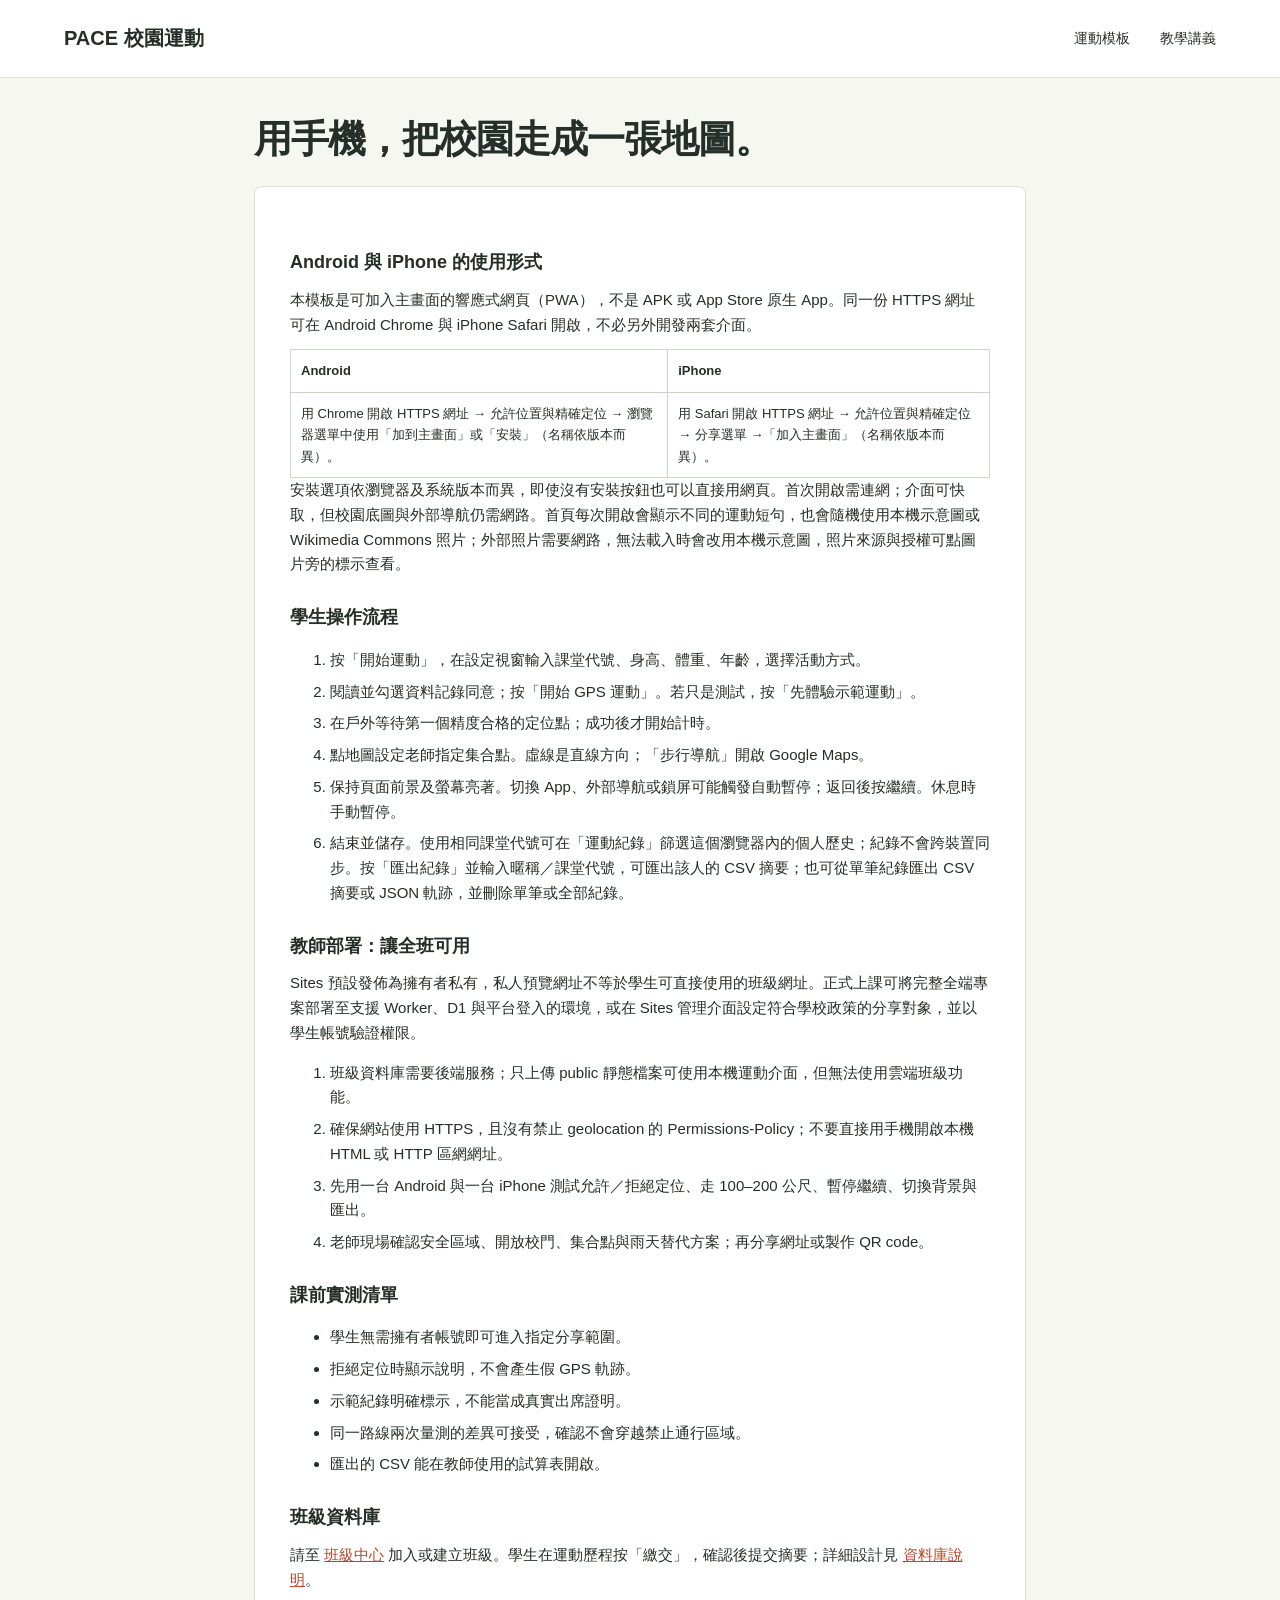
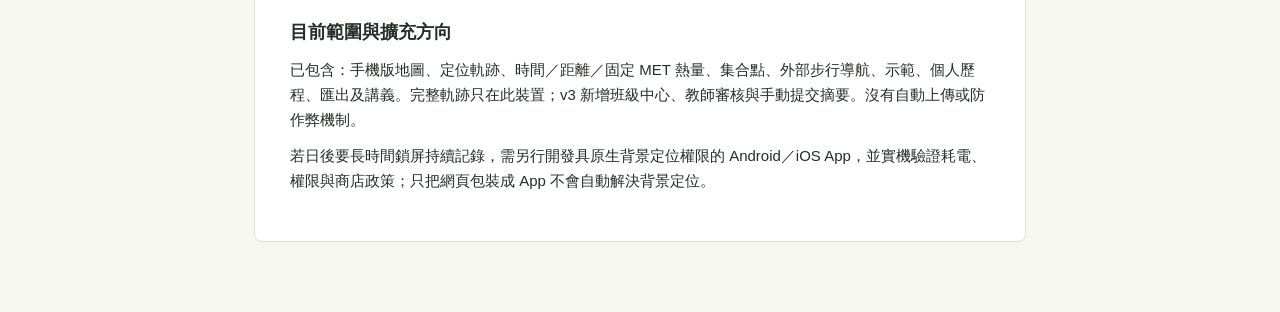
==== commit b2364448: "首頁加入隨機運動語錄" ====
--- a/guide.html
+++ b/guide.html
@@ -1 +1 @@
-<!doctype html><html lang="zh-Hant"><head><meta charset="utf-8"><meta name="viewport" content="width=device-width,initial-scale=1"><link rel="stylesheet" href="document.css"><title>手機使用與部署說明｜校園動起來</title></head><body><header><a class="brand" href="./">PACE 校園運動</a><nav><a href="./">運動模板</a><a href="handout.html">教學講義</a></nav></header><main class="doc"><h1>用手機，把校園走成一張地圖。</h1><article><h2>Android 與 iPhone 的使用形式</h2><p>本模板是可加入主畫面的響應式網頁（PWA），不是 APK 或 App Store 原生 App。同一份 HTTPS 網址可在 Android Chrome 與 iPhone Safari 開啟，不必另外開發兩套介面。</p><table><tr><th>Android</th><th>iPhone</th></tr><tr><td>用 Chrome 開啟 HTTPS 網址 → 允許位置與精確定位 → 瀏覽器選單中使用「加到主畫面」或「安裝」（名稱依版本而異）。</td><td>用 Safari 開啟 HTTPS 網址 → 允許位置與精確定位 → 分享選單 →「加入主畫面」（名稱依版本而異）。</td></tr></table><p>安裝選項依瀏覽器及系統版本而異，即使沒有安裝按鈕也可以直接用網頁。首次開啟需連網；介面可快取，但校園底圖與外部導航仍需網路。首頁主視覺會隨機使用本機示意圖或 Wikimedia Commons 照片；外部照片需要網路，無法載入時會改用本機示意圖，照片來源與授權可點圖片旁的標示查看。</p><h2>學生操作流程</h2><ol><li>按「開始運動」，在設定視窗輸入課堂代號、身高、體重、年齡，選擇活動方式。</li><li>閱讀並勾選資料記錄同意；按「開始 GPS 運動」。若只是測試，按「先體驗示範運動」。</li><li>在戶外等待第一個精度合格的定位點；成功後才開始計時。</li><li>點地圖設定老師指定集合點。虛線是直線方向；「步行導航」開啟 Google Maps。</li><li>保持頁面前景及螢幕亮著。切換 App、外部導航或鎖屏可能觸發自動暫停；返回後按繼續。休息時手動暫停。</li><li>結束並儲存。使用相同課堂代號可在「運動紀錄」篩選這個瀏覽器內的個人歷史；紀錄不會跨裝置同步。按「匯出紀錄」並輸入暱稱／課堂代號，可匯出該人的 CSV 摘要；也可從單筆紀錄匯出 CSV 摘要或 JSON 軌跡，並刪除單筆或全部紀錄。</li></ol><h2>教師部署：讓全班可用</h2><p>Sites 預設發佈為擁有者私有，私人預覽網址不等於學生可直接使用的班級網址。正式上課可將完整全端專案部署至支援 Worker、D1 與平台登入的環境，或在 Sites 管理介面設定符合學校政策的分享對象，並以學生帳號驗證權限。</p><ol><li>班級資料庫需要後端服務；只上傳 public 靜態檔案可使用本機運動介面，但無法使用雲端班級功能。</li><li>確保網站使用 HTTPS，且沒有禁止 geolocation 的 Permissions-Policy；不要直接用手機開啟本機 HTML 或 HTTP 區網網址。</li><li>先用一台 Android 與一台 iPhone 測試允許／拒絕定位、走 100–200 公尺、暫停繼續、切換背景與匯出。</li><li>老師現場確認安全區域、開放校門、集合點與雨天替代方案；再分享網址或製作 QR code。</li></ol><h2>課前實測清單</h2><ul><li>學生無需擁有者帳號即可進入指定分享範圍。</li><li>拒絕定位時顯示說明，不會產生假 GPS 軌跡。</li><li>示範紀錄明確標示，不能當成真實出席證明。</li><li>同一路線兩次量測的差異可接受，確認不會穿越禁止通行區域。</li><li>匯出的 CSV 能在教師使用的試算表開啟。</li></ul><h2>班級資料庫</h2><p>請至 <a href="classroom.html">班級中心</a> 加入或建立班級。學生在運動歷程按「繳交」，確認後提交摘要；詳細設計見 <a href="database.html">資料庫說明</a>。</p><h2>目前範圍與擴充方向</h2><p>已包含：手機版地圖、定位軌跡、時間／距離／固定 MET 熱量、集合點、外部步行導航、示範、個人歷程、匯出及講義。完整軌跡只在此裝置；v3 新增班級中心、教師審核與手動提交摘要。沒有自動上傳或防作弊機制。</p><p>若日後要長時間鎖屏持續記錄，需另行開發具原生背景定位權限的 Android／iOS App，並實機驗證耗電、權限與商店政策；只把網頁包裝成 App 不會自動解決背景定位。</p></article></main></body></html>
+<!doctype html><html lang="zh-Hant"><head><meta charset="utf-8"><meta name="viewport" content="width=device-width,initial-scale=1"><link rel="stylesheet" href="document.css"><title>手機使用與部署說明｜校園動起來</title></head><body><header><a class="brand" href="./">PACE 校園運動</a><nav><a href="./">運動模板</a><a href="handout.html">教學講義</a></nav></header><main class="doc"><h1>用手機，把校園走成一張地圖。</h1><article><h2>Android 與 iPhone 的使用形式</h2><p>本模板是可加入主畫面的響應式網頁（PWA），不是 APK 或 App Store 原生 App。同一份 HTTPS 網址可在 Android Chrome 與 iPhone Safari 開啟，不必另外開發兩套介面。</p><table><tr><th>Android</th><th>iPhone</th></tr><tr><td>用 Chrome 開啟 HTTPS 網址 → 允許位置與精確定位 → 瀏覽器選單中使用「加到主畫面」或「安裝」（名稱依版本而異）。</td><td>用 Safari 開啟 HTTPS 網址 → 允許位置與精確定位 → 分享選單 →「加入主畫面」（名稱依版本而異）。</td></tr></table><p>安裝選項依瀏覽器及系統版本而異，即使沒有安裝按鈕也可以直接用網頁。首次開啟需連網；介面可快取，但校園底圖與外部導航仍需網路。首頁每次開啟會顯示不同的運動短句，也會隨機使用本機示意圖或 Wikimedia Commons 照片；外部照片需要網路，無法載入時會改用本機示意圖，照片來源與授權可點圖片旁的標示查看。</p><h2>學生操作流程</h2><ol><li>按「開始運動」，在設定視窗輸入課堂代號、身高、體重、年齡，選擇活動方式。</li><li>閱讀並勾選資料記錄同意；按「開始 GPS 運動」。若只是測試，按「先體驗示範運動」。</li><li>在戶外等待第一個精度合格的定位點；成功後才開始計時。</li><li>點地圖設定老師指定集合點。虛線是直線方向；「步行導航」開啟 Google Maps。</li><li>保持頁面前景及螢幕亮著。切換 App、外部導航或鎖屏可能觸發自動暫停；返回後按繼續。休息時手動暫停。</li><li>結束並儲存。使用相同課堂代號可在「運動紀錄」篩選這個瀏覽器內的個人歷史；紀錄不會跨裝置同步。按「匯出紀錄」並輸入暱稱／課堂代號，可匯出該人的 CSV 摘要；也可從單筆紀錄匯出 CSV 摘要或 JSON 軌跡，並刪除單筆或全部紀錄。</li></ol><h2>教師部署：讓全班可用</h2><p>Sites 預設發佈為擁有者私有，私人預覽網址不等於學生可直接使用的班級網址。正式上課可將完整全端專案部署至支援 Worker、D1 與平台登入的環境，或在 Sites 管理介面設定符合學校政策的分享對象，並以學生帳號驗證權限。</p><ol><li>班級資料庫需要後端服務；只上傳 public 靜態檔案可使用本機運動介面，但無法使用雲端班級功能。</li><li>確保網站使用 HTTPS，且沒有禁止 geolocation 的 Permissions-Policy；不要直接用手機開啟本機 HTML 或 HTTP 區網網址。</li><li>先用一台 Android 與一台 iPhone 測試允許／拒絕定位、走 100–200 公尺、暫停繼續、切換背景與匯出。</li><li>老師現場確認安全區域、開放校門、集合點與雨天替代方案；再分享網址或製作 QR code。</li></ol><h2>課前實測清單</h2><ul><li>學生無需擁有者帳號即可進入指定分享範圍。</li><li>拒絕定位時顯示說明，不會產生假 GPS 軌跡。</li><li>示範紀錄明確標示，不能當成真實出席證明。</li><li>同一路線兩次量測的差異可接受，確認不會穿越禁止通行區域。</li><li>匯出的 CSV 能在教師使用的試算表開啟。</li></ul><h2>班級資料庫</h2><p>請至 <a href="classroom.html">班級中心</a> 加入或建立班級。學生在運動歷程按「繳交」，確認後提交摘要；詳細設計見 <a href="database.html">資料庫說明</a>。</p><h2>目前範圍與擴充方向</h2><p>已包含：手機版地圖、定位軌跡、時間／距離／固定 MET 熱量、集合點、外部步行導航、示範、個人歷程、匯出及講義。完整軌跡只在此裝置；v3 新增班級中心、教師審核與手動提交摘要。沒有自動上傳或防作弊機制。</p><p>若日後要長時間鎖屏持續記錄，需另行開發具原生背景定位權限的 Android／iOS App，並實機驗證耗電、權限與商店政策；只把網頁包裝成 App 不會自動解決背景定位。</p></article></main></body></html>
